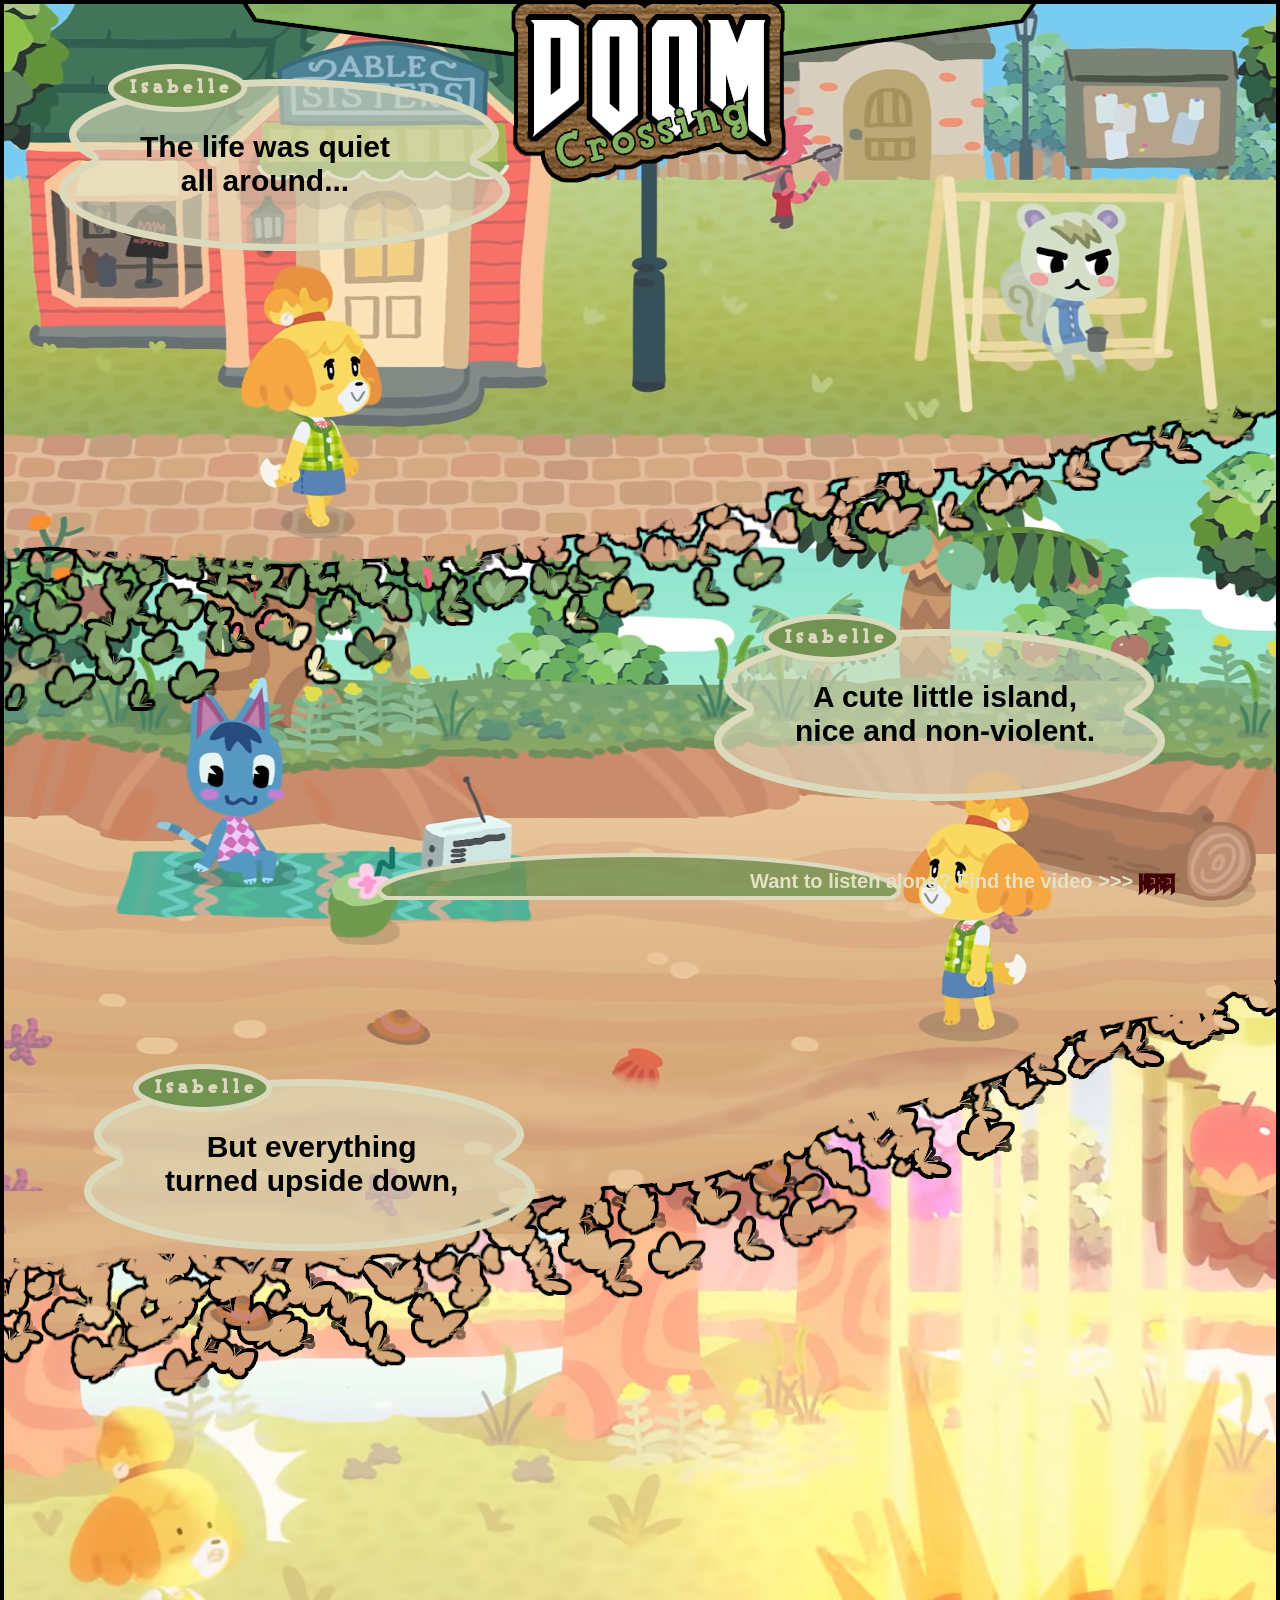
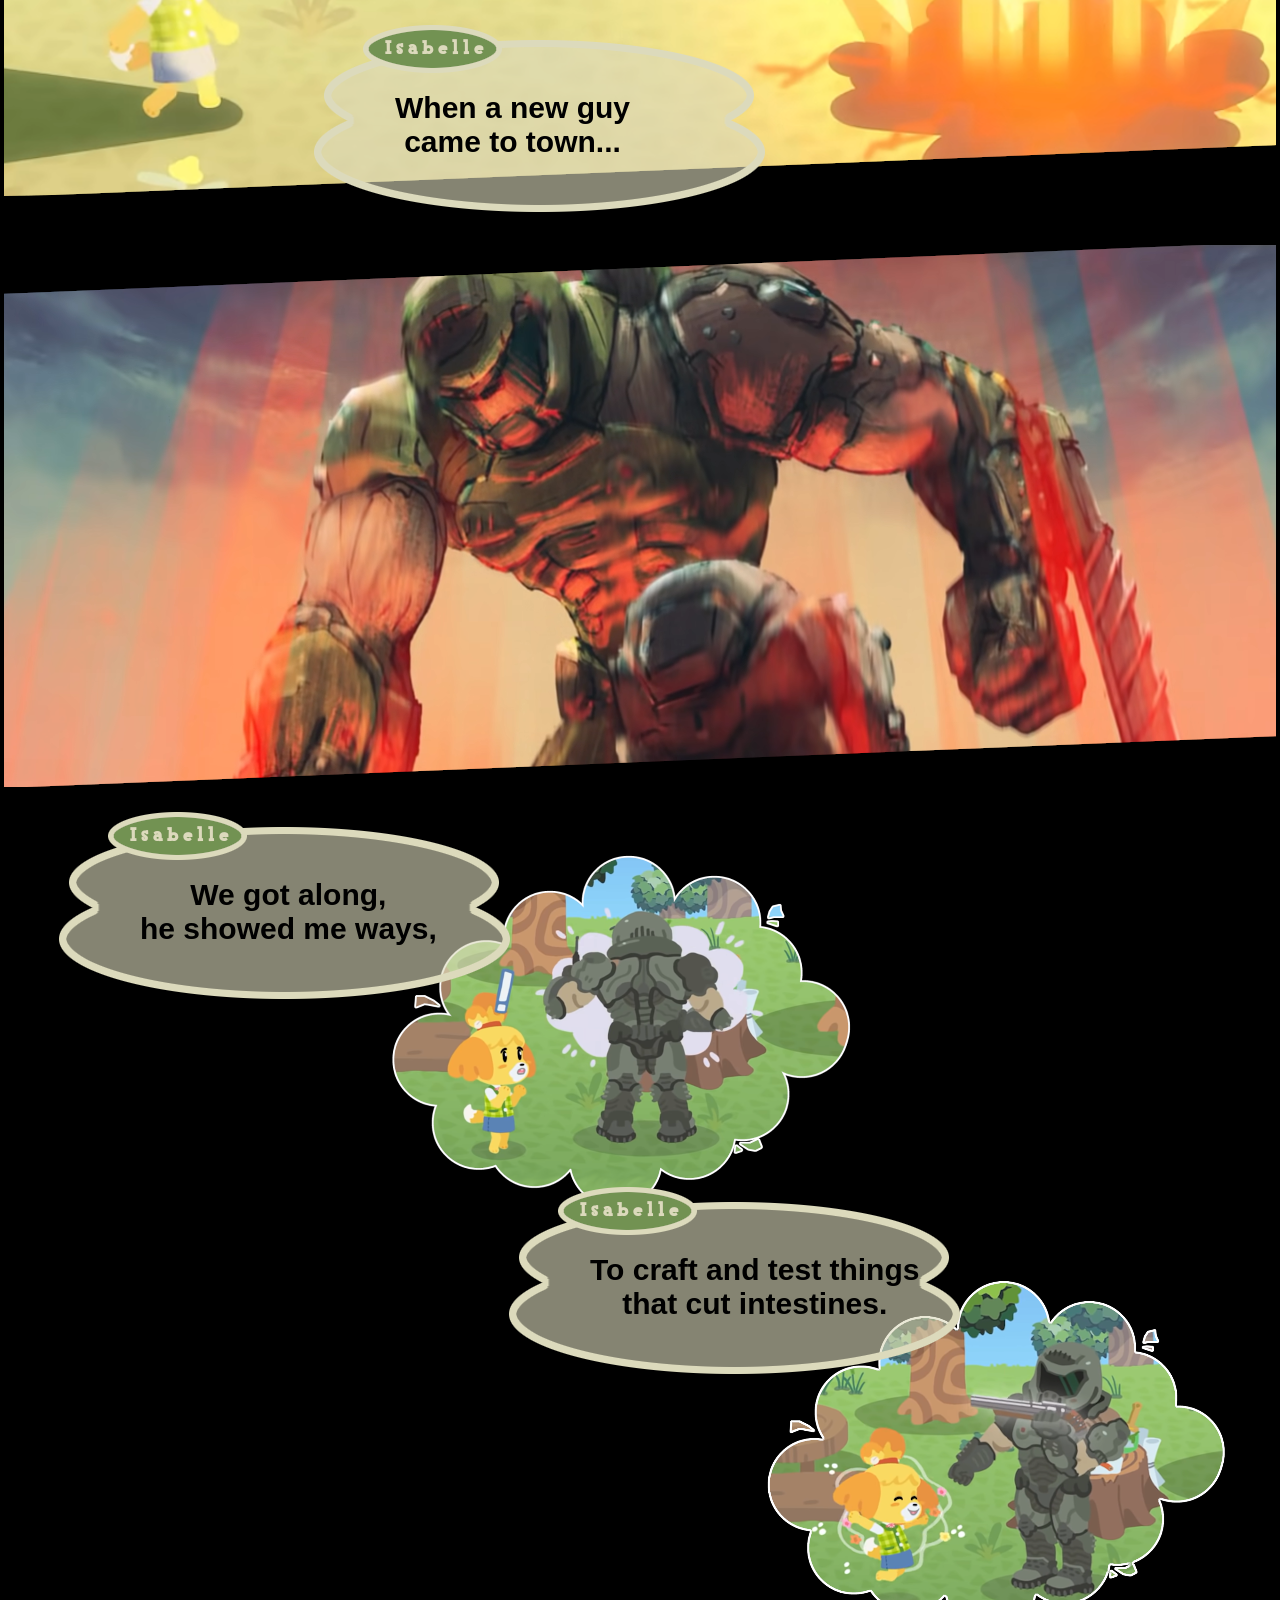
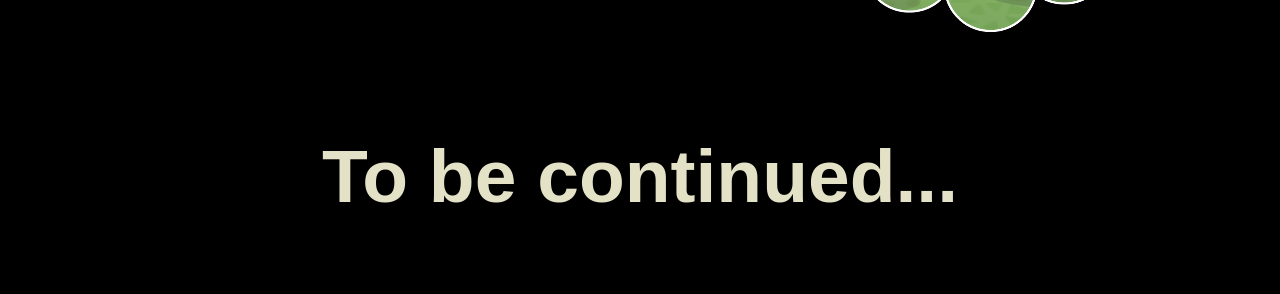
==== index.html @ 9f123069 "Changed index file name" ====
<!DOCTYPE html>
<html>

    <head>
        <title>DOOM Crossing: Eternal Horizons</title>
        <link href="dc_styles.css" rel="stylesheet">
    </head>

    <body>
            <header>
                    <img src="logo.png"> 
            </header>
    
            <main>
                <section class="container" id="1">
                    <img src="1.png">
                    <div id="p1">
                        <p>The life was quiet <br> all around...</p>
                    </div>
                    <div id="p2">
                        <p>A cute little island, <br> nice and non-violent. </p>
                    </div>
                    <div id="p3">
                        <p>But everything <br> turned upside down,</p>
                    </div>div>
                    <div id="p3b">
                        <p>When a new guy <br> came to town...</p>
                    </div>div>
                </section>
                
                <section class="container" id="2">
                    <img src="2.png">
                </section>

                <section class="container" id="3">
                    <div id="p5">
                        <p>We got along, <br> he showed me ways,</p>
                    </div>div>
                    <img id="img3" src="3.png">
                    <div id="p6">
                        <p>To craft and test things <br> that cut intestines. </p>
                    </div>div>
                    <img id="img4" src="4.png">
                    <p id="continue">To be continued...</p>
                </section>

                <!-- <p id="continue">To be continued...</p> -->

                <!-- <section id="7">
                    <p>Said we could party at his place <br> All the holidays </p>
                </section>

                <section id="8">
                    <p>It's just what I need</p>
                </section>

                <section id="9">
                </section>

                <section id="10">
                    <p>To watch demons bleed</p>
                </section>

                <section id="11">
                </section>

                <section id="12">
                    <p>Their blood on my paws</p>
                </section>

                <section id="13">
                </section>

                <section id="14">
                    <p>Unholy hordes slaughtered</p>
                </section>

                <section id="15">
                </section>

                <section id="16">
                    <p>Now I feel complete</p>
                </section>

                <section id="17">
                    <p>The light of friendship shines through two dimensions <br> Two puzzle pieces, each other's extensions </p>
                </section>

                <section id="18">
                    <p>Fishing rods, big freaking guns <br> Hell yeah, together we are one </p>
                </section>

                <section id="19">
                    <p>Our worlds collide on eternal horizons <br> A wild ride, every turn is surprising</p>
                </section>

                <section id="20">
                    <p>We rip and tear until it's done</p>
                </section>

                <section id="21">
                    <p>Then head back home and have some fun</p>
                </section>

                <section id="22">
                    <p>Together we are <br> One! One! One! One!</p>
                </section>

                <section id="23">
                    <p>Together we are <br> One! One! One! One!</p>
                </section>

                <section id="24">
                    <p>We are one</p>
                </section> -->
            </main>
    
            <footer>
                <p>Want to listen along? Find the video &#62;&#62;&#62;&#160;<a id="video" href="https://www.youtube.com/watch?v=U4lz8MN6MQA" target="_blank"> HERE!</a></p>
            </footer>
    </body>

</html>
---- dc_styles.css ----
@font-face {
  font-family: finkHeavy;
  src: url(FinkHeavy.ttf);
  font-weight: normal;
}

@font-face {
  font-family: doomFont;
  src: url(AmazDooMLeft.ttf);
  font-weight: normal;
}

html {
    background-color: white;
}

body {
    background-color: black;
    width: 1280px;
    margin: auto;
    color: black;
    font-family: finkHeavy, "Sans Serif", "Helvetica Neue", HelveticaNeue, Arial, sans-serif;
    font-weight: bold;
    font-size: 30px;
}

/* HEADER STYLES */

header {
    position: fixed;
    z-index: 1;
    right: 0;
    left: 0;
}

header img {
    display: block;
    margin: auto;
}

/* FOOTER STYLES */

footer {
  position: fixed;
  left: 0;
  bottom: 0;
  width: 100%;
  color: #e3e1c6;
  font-size: 20px;
  text-align: center;
  margin-bottom: 0px;
  height: 50px;
  background: url(footer.png) no-repeat center;
}

footer p {
  position: absolute;
  top: 0px;
  left: 750px;
}

footer a {
  position: absolute;
  top: 3px;
}

footer a {
  font-family: doomFont, finkHeavy, "Sans Serif", "Helvetica Neue", HelveticaNeue, Arial, sans-serif;
  color: rgb(64, 3, 3);
  font-size: 25px;
  text-decoration: none;
}

/* MAIN STYLES*/

.container {
    position: relative;
    text-align: center;
    color: black;
  }

div {
  width: 475px;
  height: 225px;
  margin: auto;
  text-align: center;
  background: url(dialogue.png) no-repeat center;
  /* background: red; */
}

div p {
  position: absolute;
  top: 50px;
  left: 90px;
  /* text-align: center;
  margin: auto; */
}

  #p1 {
    position: absolute;
    top: 50px;
    left: 50px;
  }


  #p2 {
    position: absolute;
    top: 600px;
    right:100px;
  }

  #p3 {
    position: absolute;
    top: 1050px;
    left: 75px;
  }

  #p3b {
    position: absolute;
    bottom: 5px;
    right: 500px;
  }

  img#img3 {
      display: block;
      margin-left: 375px;
  }

  #p5 {
    position: absolute;
    top: 0px;
    left: 50px;
  }

  #p6 {
    position: absolute;
    top: 375px;
    left: 500px;
  }

  img#img4 {
    display: block;
    margin-left: 750px;
}

#continue {
  color: #e3e1c6;
  font-size: 75px;
  margin-bottom: 0px;
  padding-bottom: 75px;
}
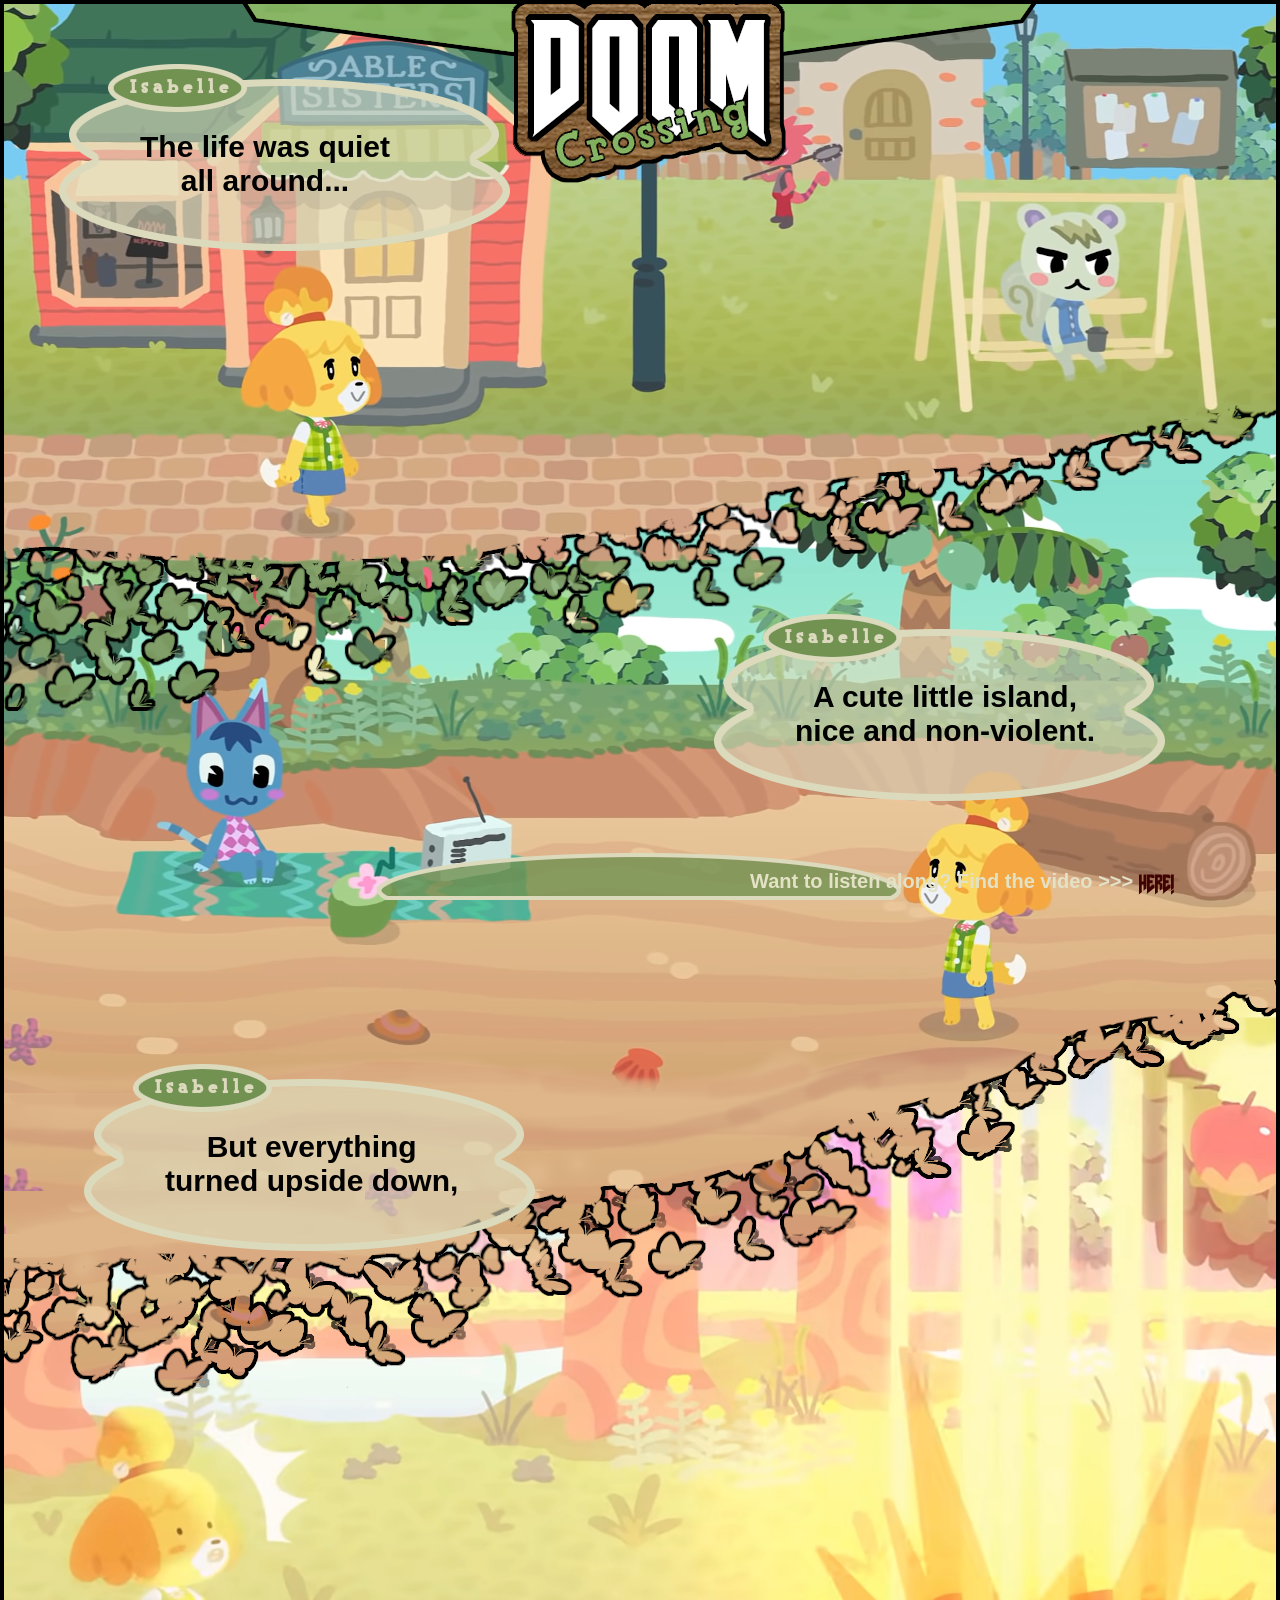
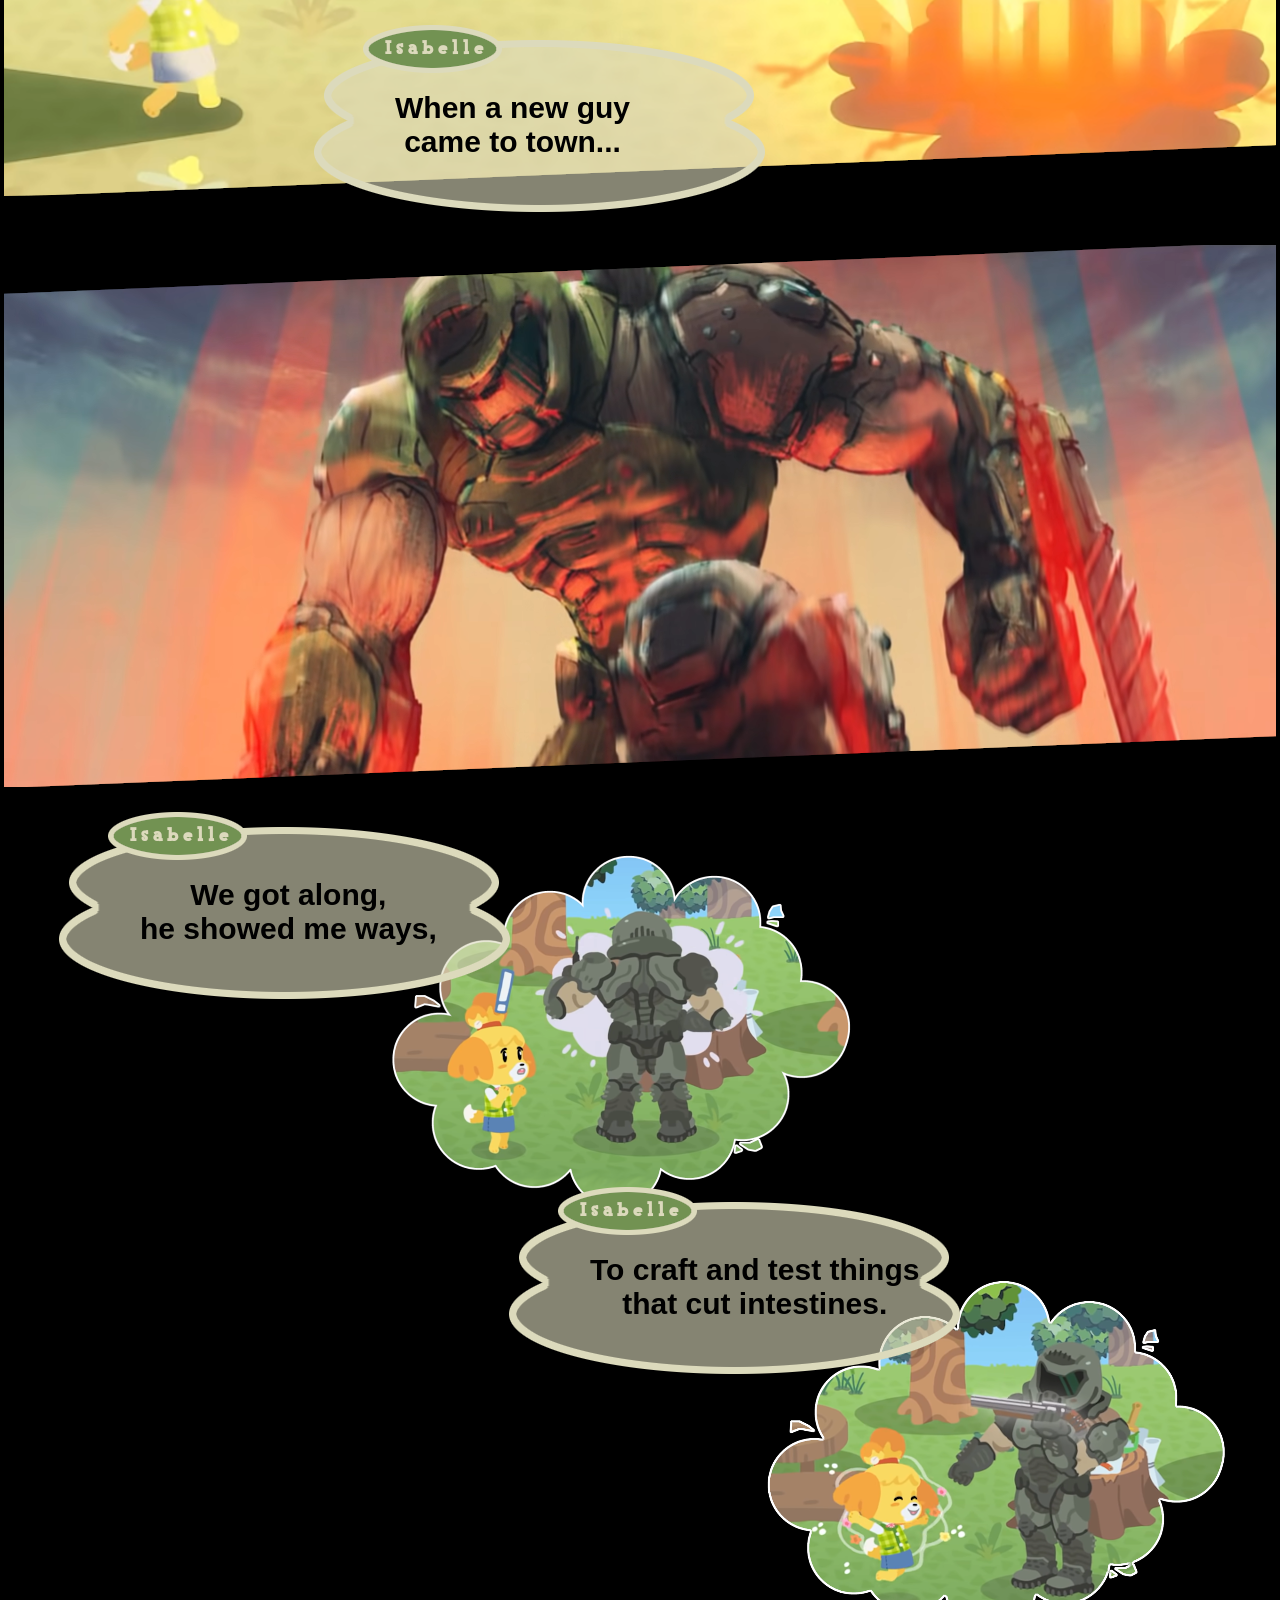
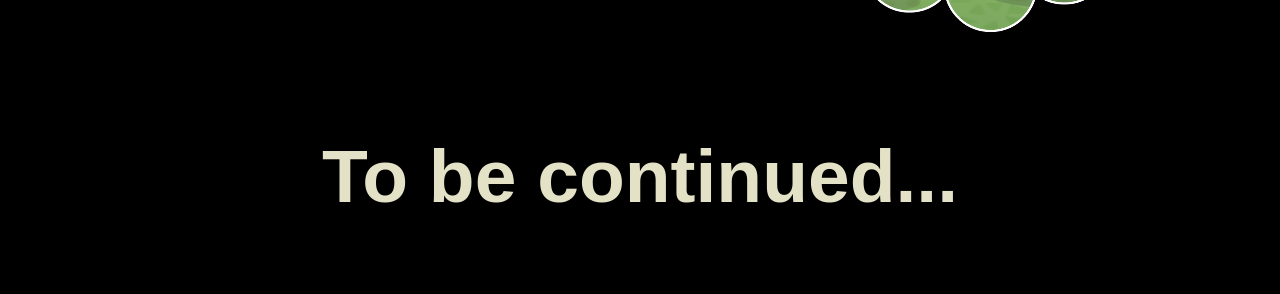
==== commit 2f0105b8: "Organized resource files" ====
--- a/index.html
+++ b/index.html
@@ -13,7 +13,7 @@
     
             <main>
                 <section class="container" id="1">
-                    <img src="1.png">
+                    <img src="images/1.png">
                     <div id="p1">
                         <p>The life was quiet <br> all around...</p>
                     </div>
@@ -29,18 +29,18 @@
                 </section>
                 
                 <section class="container" id="2">
-                    <img src="2.png">
+                    <img src="images/2.png">
                 </section>
 
                 <section class="container" id="3">
                     <div id="p5">
                         <p>We got along, <br> he showed me ways,</p>
                     </div>div>
-                    <img id="img3" src="3.png">
+                    <img id="img3" src="images/3.png">
                     <div id="p6">
                         <p>To craft and test things <br> that cut intestines. </p>
                     </div>div>
-                    <img id="img4" src="4.png">
+                    <img id="img4" src="images/4.png">
                     <p id="continue">To be continued...</p>
                 </section>
 
--- a/dc_styles.css
+++ b/dc_styles.css
@@ -1,13 +1,13 @@
 @font-face {
   font-family: finkHeavy;
-  src: url(FinkHeavy.ttf);
+  src: url(fonts/FinkHeavy.ttf);
   font-weight: normal;
 }
 
 @font-face {
   font-family: doomFont;
-  src: url(AmazDooMLeft.ttf);
-  font-weight: normal;
+  src: url(fonts/AmazDooMLeft.ttf);
+  font-weight: bold;
 }
 
 html {
@@ -50,7 +50,7 @@
   text-align: center;
   margin-bottom: 0px;
   height: 50px;
-  background: url(footer.png) no-repeat center;
+  background: url(images/footer.png) no-repeat center;
 }
 
 footer p {
@@ -84,7 +84,7 @@
   height: 225px;
   margin: auto;
   text-align: center;
-  background: url(dialogue.png) no-repeat center;
+  background: url(images/dialogue.png) no-repeat center;
   /* background: red; */
 }
 
